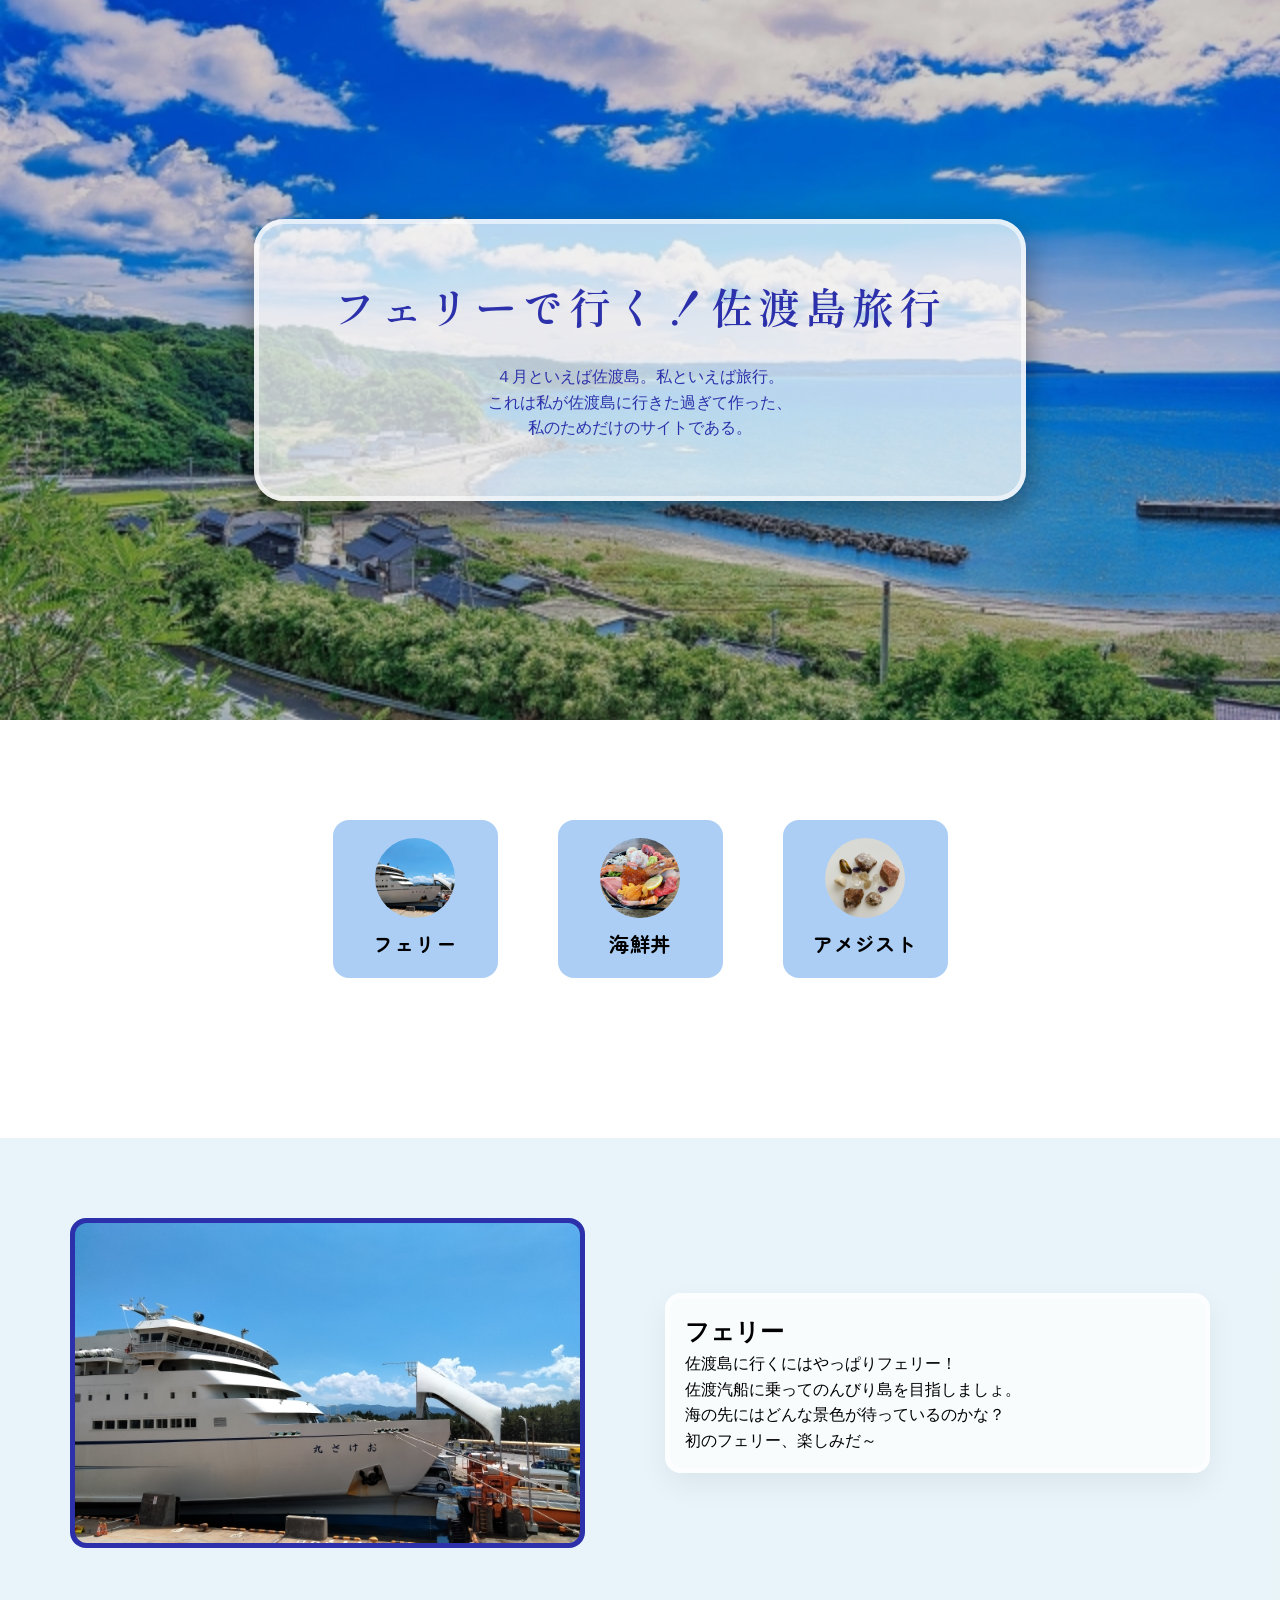
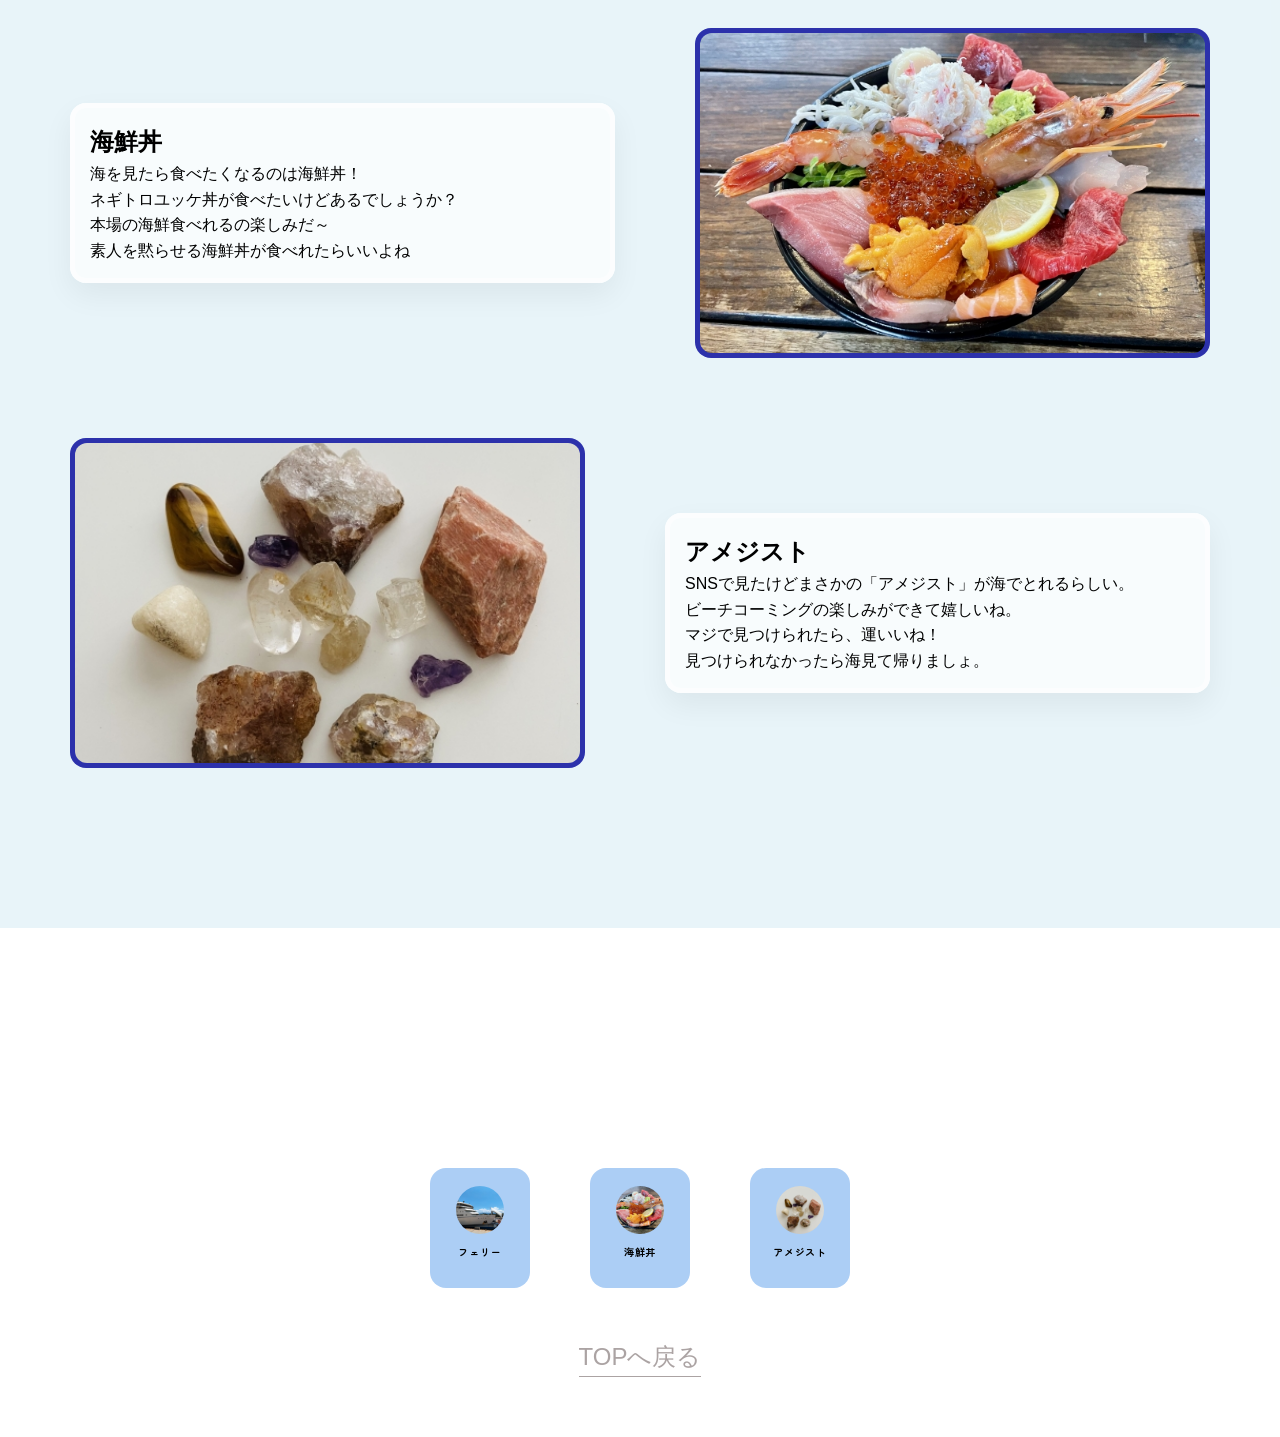
==== index.html @ 76fe8f6a "indexcommit" ====
<!DOCTYPE html>
<html lang="ja">
<head>
  <meta charset="UTF-8">
  <meta name="viewport" content="width=device-width, initial-scale=1.0">
  <title>佐渡島旅行サイト</title>
  <meta name="description" content="佐渡島旅行のための自己満足サイト">
  <link rel="stylesheet" href="style.css">
  <link rel="icon" href="favicon.ico">
  <link href="https://fonts.googleapis.com/css2?family=Zen+Maru+Gothic&display=swap" rel="stylesheet">
  <link href="https://fonts.googleapis.com/css2?family=Shippori+Mincho:wght@400;600&display=swap" rel="stylesheet">
</head>


<body id="top">
 <main>
  <section id="hero">
    <div class="hero_text">
      <h1>フェリーで行く！佐渡島旅行</h1>
      <p>４月といえば佐渡島。私といえば旅行。<br>
         これは私が佐渡島に行きた過ぎて作った、<br>
         私のためだけのサイトである。</p>
    </div>
  </section>


  <section id="nav">
   <nav class="nav_flex">
    <ul class="nav_list">
      <li> <a href="#"><img src="ferry.jpg" alt=""><span>フェリー</span></a> </li>
      <li> <a href="#"><img src="kaisen.jpg" alt=""><span>海鮮丼</span></a> </li>
      <li> <a href="#"><img src="amethyst.jpg" alt=""><span>アメジスト</span></a> </li>
    </ul>
   </nav>
  </section>
  

  <section id="area">
  <div id="ferry" class="container">
   <div class="area_flex">
    <div class="area_img">
      <img src="ferry.jpg" alt="海原に浮かぶフェリーの画像">
    </div>

    <div class="area_text">
        <h2>フェリー</h2>
        <p>佐渡島に行くにはやっぱりフェリー！</p>
        <p>佐渡汽船に乗ってのんびり島を目指しましょ。</p>
        <p>海の先にはどんな景色が待っているのかな？</p>
        <p><span>初のフェリー、楽しみだ～</span></p>
      </div>
     </div>
    </div>

  <div id="kaisen" class="container">
   <div class="area_flex reverse">
    <div class="area_img">
      <img src="kaisen.jpg" alt="おいしそうな海鮮丼の画像">
    </div>

    <div class="area_text">
        <h2>海鮮丼</h2>
        <p>海を見たら食べたくなるのは海鮮丼！</p>
        <p><span>ネギトロユッケ丼</span>が食べたいけどあるでしょうか？</p>
        <p>本場の海鮮食べれるの楽しみだ～</p>
        <p>素人を黙らせる海鮮丼が食べれたらいいよね</p>
       </div>
      </div>
    </div>

  <div id="amethyst" class="container">
   <div class="area_flex">
    <div class="area_img">
      <img src="amethyst.jpg" alt="とてもきれいなアメジストの画像">
    </div>

    <div class="area_text">
        <h2>アメジスト</h2>
        <p>SNSで見たけどまさかの「アメジスト」が海でとれるらしい。</p>
        <p><span>ビーチコーミング</span>の楽しみができて嬉しいね。</p>
        <p>マジで見つけられたら、運いいね！</p>
        <p>見つけられなかったら海見て帰りましょ。</p>
      </div>
     </div>
    </div>

  </section>
 </main>

<footer id="footer">
 <nav class="nav_flex">
    <ul class="nav_list">
      <li> <a href="#"><img src="ferry.jpg" alt=""><span>フェリー</span></a> </li>
      <li> <a href="#"><img src="kaisen.jpg" alt=""><span>海鮮丼</span></a> </li>
      <li> <a href="#"><img src="amethyst.jpg" alt=""><span>アメジスト</span></a> </li>
    </ul>
     <a href="#top" class="to_top">TOPへ戻る</a>
   </nav>
</footer>

</body>
</html>
---- style.css ----
/* ===== reset ===== */
* {
  box-sizing: border-box;
}

body, h1, h2, p, ul, li {
  margin: 0;
  padding: 0;
}

ul { list-style: none; }

img {
  max-width: 100%;
  display: block;
}

/* ===== base ===== */
body {
  font-family: sans-serif;
  line-height: 1.6;
}

a {
  text-decoration: none;
  color: inherit;
}

/* ===== hero ===== */
#hero{
  height: 80vh;
  background: url("mainvisual.jpeg") center/cover no-repeat;
  position: relative;

  display:flex;  /* flexの中央寄せは親指定 */
  justify-content: center; /* 横中央 */
  align-items: center;  /* 縦中央 */
}

/* 暗幕 */
#hero::before{
  content:"";
  position:absolute;
  inset:0;
  background: rgba(0,0,0,0.18);
}

/* テキストを前に */
.hero_text{
  position: relative; /* 暗幕より前 */
  color: #2c31ab;
  text-align: center;
  padding:24px;

  
  /* 四角背景 */
  background: rgba(255,255,255,0.72);
  padding:60px 80px;
  border-radius: 30px;
  /* 四角背景の影 */
  box-shadow: 0 12px 30px rgba(0,0,0,0.4),/* 外の影 */
              inset 0 0 0 5px rgba(255,255,255,0.6); /* 内側の線 */ 
  
}
.hero_text h1{
  font-family: 'Shippori Mincho', serif;
  font-weight: 600;  
  font-size: 42px;
  letter-spacing: 0.12em;
  line-height: 1.3;
}

.hero_text p{
  padding-top:30px;
}


/* ===== nav ===== */
#nav{
  margin:40px;
  padding:60px 16px;
}

.nav_flex ul{
  display:flex;
  justify-content: center;
  gap:60px;
}


.nav_list a{
 display:flex;
 flex-direction: column;
 align-items: center;
 gap:10px;

 padding:18px 18px;
 border-radius: 16px;
 background: rgba(104, 166, 237, 0.55);

  width:165px;   /* 大きさ固定*/

  transition: transform .2s, box-shadow .2s, background .2s;
}

.nav_list a:hover{
  transform:translateY(-4px);
  box-shadow: 0 10px 25px rgba(0,0,0,0.18); 
  background: rgba(225, 233, 157, 0.75); 
}

.nav_list img{
  width:5rem;
  height:5rem;
  object-fit:cover;
  border-radius: 50%;

  transition: transform .2s;
}

.nav_list span{
  font-family: 'Zen Maru Gothic', sans-serif;
  font-weight: bold;
  font-size:20px;
  letter-spacing: 0.06rem;

  transition: 0.3s;
}

.nav_list a:hover span{
  color:#2c31ab;
}

.nav_list a:hover img{
  transform: scale(1.08);
}

/* ===== area ===== */
/* 共通 */
#area{
  margin-top:100px;
  padding:80px 0;
  background-color: rgba(29, 147, 190, 0.1);
}

.container{
  max-width:1200px;
  margin:0 auto;
  padding:0 30px;
}

.area_flex{
  margin-bottom:80px;
  display:flex;
  gap:80px;

  align-items:center;
}

.area_img,
.area_text{
  flex:1;
}

.area_img{
 background: #2c31ab;
  border-radius: 16px;
  padding:5px;
}

.area_text{
  background: rgba(255,255,255,0.72);
  border-radius: 16px;
  padding:20px;

  box-shadow: 0 12px 30px rgba(0,0,0,0.06),/* 外の影 */
              inset 0 0 0 5px rgba(255,255,255,0.6); /* 内側の線 */ 
}

.area_img img{
  width: 100%;
  height: 320px;
  display: block;
  object-fit: cover;
  border-radius: 12px; /* 枠の内側なので少し小さめが上品 */
}

.area_flex.reverse{
  flex-direction: row-reverse;
}

/* ===== フッター ===== */
#footer{
  margin-top:180px;
  padding:60px 16px;
}

#footer .nav_list a{
width:100px; height:120px; padding:18px 12px; 

  transition: transform .2s;
}

#footer .nav_list span{
 font-size:10px;

  transition: 0.3s;
}

#footer .nav_list img{
 width:3rem; height:3rem; 

  transition: transform .2s;
}

#footer .nav_list a:hover{
  transform:translateY(-4px);
  box-shadow: 0 10px 25px rgba(0,0,0,0.18); 
  background: rgba(225, 233, 157, 0.75); 
}
#footer .nav_flex{
 display:flex;
 flex-direction: column;
 align-items: center;
 gap:30px;
}

.to_top{
  margin-top:20px;
  
  display:block;
  font-size:24px;
  color:rgba(139, 128, 128, 0.72);
  border-bottom:solid 1px rgba(139, 128, 128, 0.72);

  cursor:pointer;
}
#footer .to_top:hover{
  transform:translateY(-4px);
  box-shadow: 0 10px 25px rgba(0,0,0,0.18); 
  background: rgba(225, 233, 157, 0.75); 
}

html {
    scroll-behavior: smooth;
}

/* ===== レスポンシブ ===== */
@media screen and (max-width: 834px){

#nav,
#footer{
  margin:20px;
  padding:30px 16px;
}
.hero_text h1{
  font-size: 32px;
  letter-spacing: 0.08em;
}
.hero_text{
/* 四角背景 */
  padding:40px 40px;
}

#nav{
  margin-top:80px;
  margin-bottom:30px;
}

.nav_flex ul{
    flex-direction: column;
    gap: 20px;
  }

    /* リストの色を狭める */
.nav_list{
    flex-direction: column;
    align-items: center;  /* ← これ追加 */
    gap: 20px;
  }


#area{
  padding-top:120px;
  margin-bottom:20px;
  padding-bottom:0;
}
.area_flex{
  margin-bottom:100px;
}

.area_img img{
  width: 100%;
  height: 400px;
  display: block;
  object-fit: cover;
  border-radius: 12px; /* 枠の内側なので少し小さめが上品 */
}


  .container{
    margin-right: 16px;
    margin-left: 16px;
    padding-bottom:50px;
}

  .area_flex,
  .area_flex.reverse{
  flex-direction:column;
}

#footer .nav_flex ul{
    flex-direction: row;
    gap: 30px;
    justify-content:right;
    margin-right:20px;
  }

 #footer .nav_flex{
 gap:20px;
}
.to_top{
  font-size:18px;
   justify-content:left;
}
}
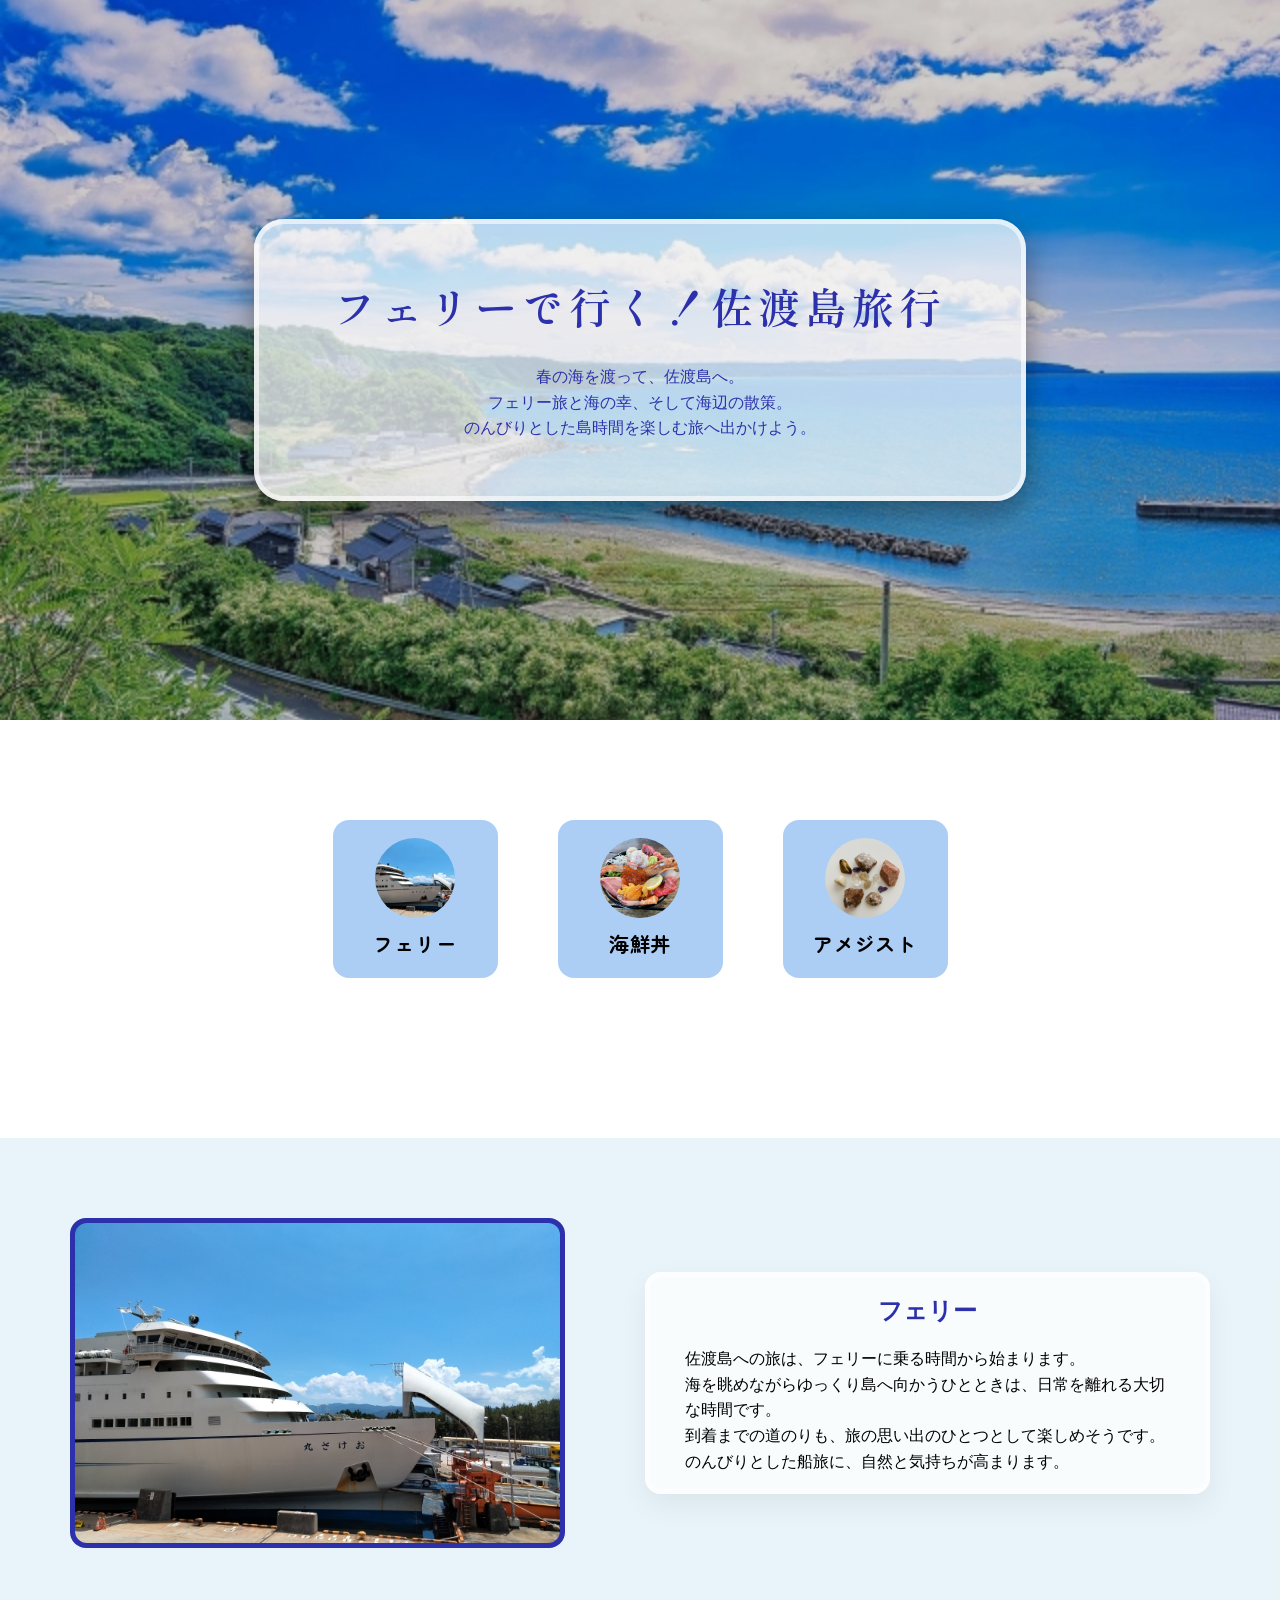
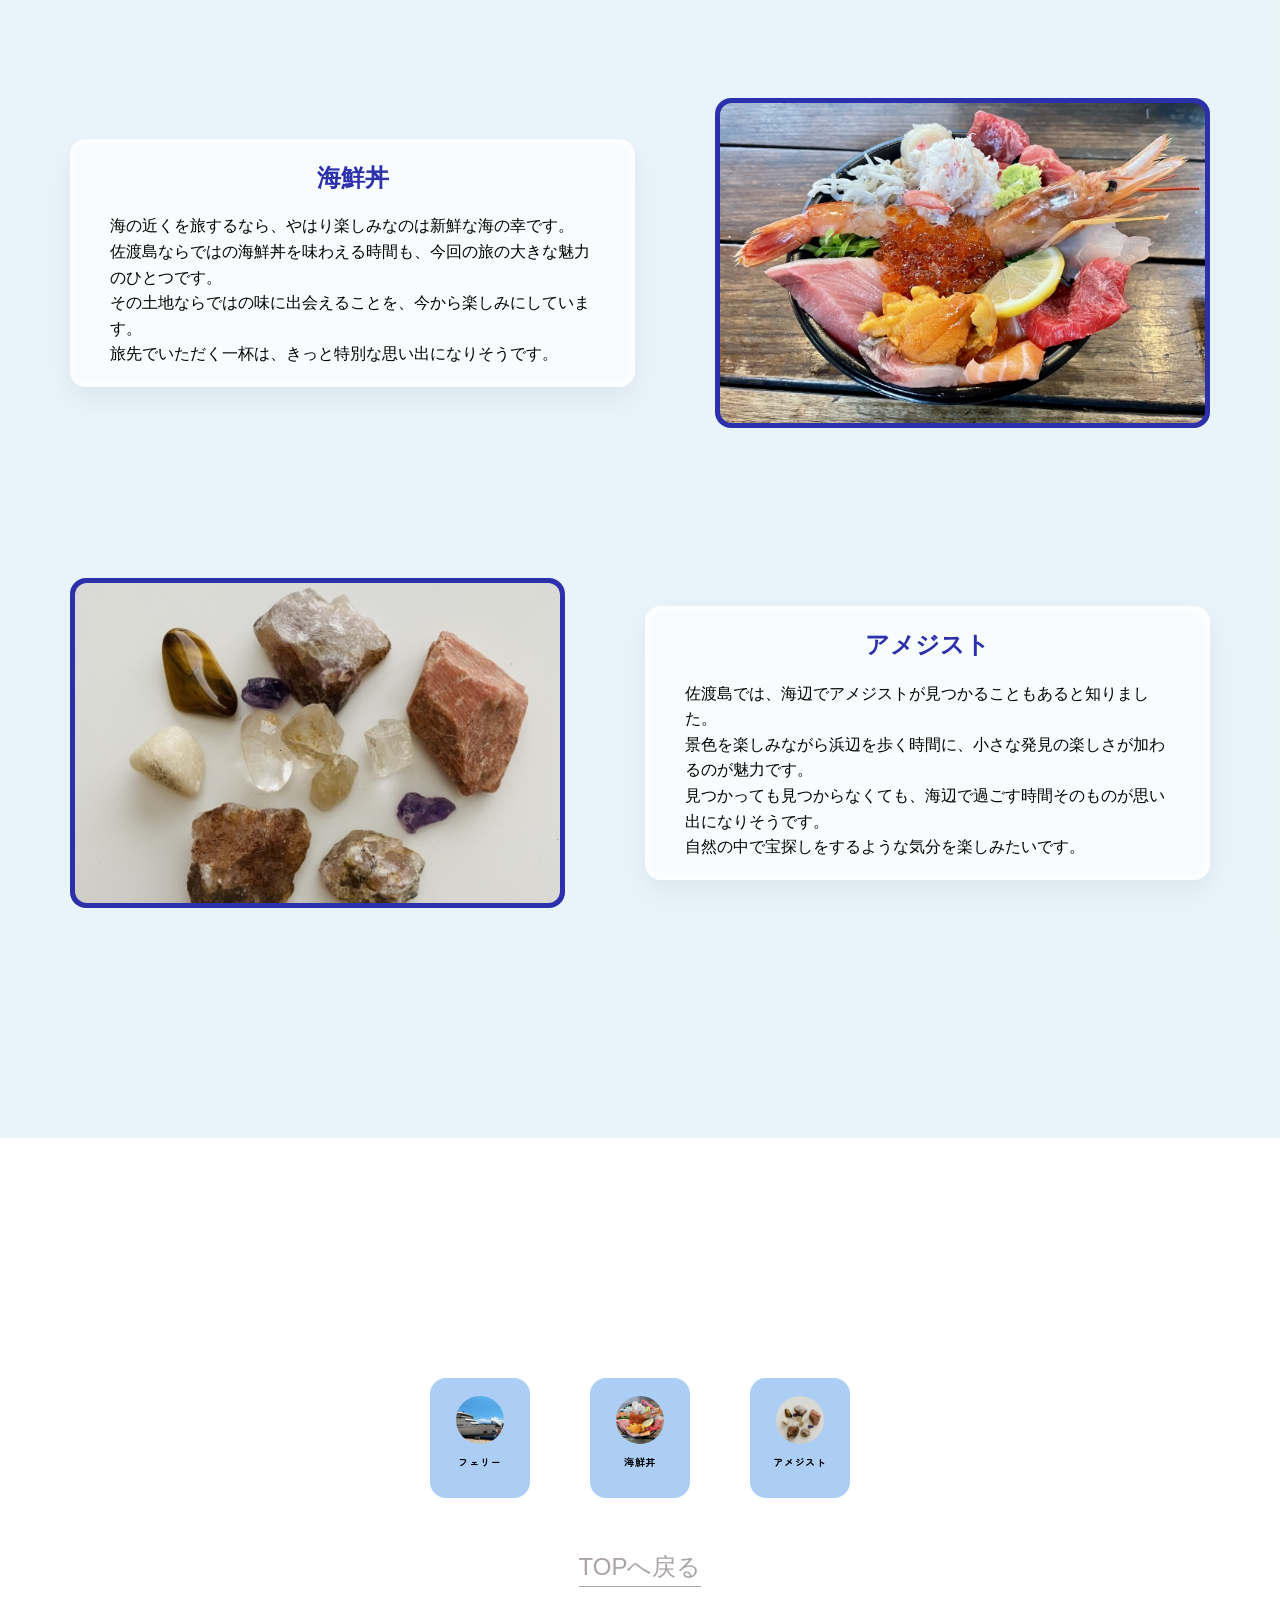
==== commit 1fdad979: "p commit" ====
--- a/index.html
+++ b/index.html
@@ -17,9 +17,9 @@
   <section id="hero">
     <div class="hero_text">
       <h1>フェリーで行く！佐渡島旅行</h1>
-      <p>４月といえば佐渡島。私といえば旅行。<br>
-         これは私が佐渡島に行きた過ぎて作った、<br>
-         私のためだけのサイトである。</p>
+      <p>春の海を渡って、佐渡島へ。<br>
+        フェリー旅と海の幸、そして海辺の散策。<br>
+        のんびりとした島時間を楽しむ旅へ出かけよう。</p>
     </div>
   </section>
 
@@ -27,9 +27,9 @@
   <section id="nav">
    <nav class="nav_flex">
     <ul class="nav_list">
-      <li> <a href="#"><img src="ferry.jpg" alt=""><span>フェリー</span></a> </li>
-      <li> <a href="#"><img src="kaisen.jpg" alt=""><span>海鮮丼</span></a> </li>
-      <li> <a href="#"><img src="amethyst.jpg" alt=""><span>アメジスト</span></a> </li>
+      <li> <a href="#ferry"><img src="ferry.jpg" alt=""><span>フェリー</span></a> </li>
+      <li> <a href="#kaisen"><img src="kaisen.jpg" alt=""><span>海鮮丼</span></a> </li>
+      <li> <a href="#amethyst"><img src="amethyst.jpg" alt=""><span>アメジスト</span></a> </li>
     </ul>
    </nav>
   </section>
@@ -43,14 +43,14 @@
     </div>
 
     <div class="area_text">
-        <h2>フェリー</h2>
-        <p>佐渡島に行くにはやっぱりフェリー！</p>
-        <p>佐渡汽船に乗ってのんびり島を目指しましょ。</p>
-        <p>海の先にはどんな景色が待っているのかな？</p>
-        <p><span>初のフェリー、楽しみだ～</span></p>
-      </div>
-     </div>
+     <h2>フェリー</h2>
+      <p>佐渡島への旅は、フェリーに乗る時間から始まります。</p>
+      <p>海を眺めながらゆっくり島へ向かうひとときは、日常を離れる大切な時間です。</p>
+      <p>到着までの道のりも、旅の思い出のひとつとして楽しめそうです。</p>
+      <p><span>のんびりとした船旅に、自然と気持ちが高まります。</span></p>
     </div>
+   </div>
+  </div>
 
   <div id="kaisen" class="container">
    <div class="area_flex reverse">
@@ -59,14 +59,14 @@
     </div>
 
     <div class="area_text">
-        <h2>海鮮丼</h2>
-        <p>海を見たら食べたくなるのは海鮮丼！</p>
-        <p><span>ネギトロユッケ丼</span>が食べたいけどあるでしょうか？</p>
-        <p>本場の海鮮食べれるの楽しみだ～</p>
-        <p>素人を黙らせる海鮮丼が食べれたらいいよね</p>
-       </div>
-      </div>
+       <h2>海鮮丼</h2>
+        <p>海の近くを旅するなら、やはり楽しみなのは新鮮な海の幸です。</p>
+        <p>佐渡島ならではの海鮮丼を味わえる時間も、今回の旅の大きな魅力のひとつです。</p>
+        <p>その土地ならではの味に出会えることを、今から楽しみにしています。</p>
+        <p><span>旅先でいただく一杯は、きっと特別な思い出になりそうです。</span></p>
     </div>
+   </div>
+  </div>
 
   <div id="amethyst" class="container">
    <div class="area_flex">
@@ -76,10 +76,10 @@
 
     <div class="area_text">
         <h2>アメジスト</h2>
-        <p>SNSで見たけどまさかの「アメジスト」が海でとれるらしい。</p>
-        <p><span>ビーチコーミング</span>の楽しみができて嬉しいね。</p>
-        <p>マジで見つけられたら、運いいね！</p>
-        <p>見つけられなかったら海見て帰りましょ。</p>
+         <p>佐渡島では、海辺でアメジストが見つかることもあると知りました。</p>
+         <p>景色を楽しみながら浜辺を歩く時間に、小さな発見の楽しさが加わるのが魅力です。</p>
+         <p>見つかっても見つからなくても、海辺で過ごす時間そのものが思い出になりそうです。</p>
+         <p><span>自然の中で宝探しをするような気分を楽しみたいです。</span></p>
       </div>
      </div>
     </div>
@@ -90,9 +90,9 @@
 <footer id="footer">
  <nav class="nav_flex">
     <ul class="nav_list">
-      <li> <a href="#"><img src="ferry.jpg" alt=""><span>フェリー</span></a> </li>
-      <li> <a href="#"><img src="kaisen.jpg" alt=""><span>海鮮丼</span></a> </li>
-      <li> <a href="#"><img src="amethyst.jpg" alt=""><span>アメジスト</span></a> </li>
+      <li> <a href="#ferry"><img src="ferry.jpg" alt=""><span>フェリー</span></a> </li>
+      <li> <a href="#kaisen"><img src="kaisen.jpg" alt=""><span>海鮮丼</span></a> </li>
+      <li> <a href="#amethyst"><img src="amethyst.jpg" alt=""><span>アメジスト</span></a> </li>
     </ul>
      <a href="#top" class="to_top">TOPへ戻る</a>
    </nav>
--- a/style.css
+++ b/style.css
@@ -150,7 +150,7 @@
 }
 
 .area_flex{
-  margin-bottom:80px;
+  margin-bottom:150px;
   display:flex;
   gap:80px;
 
@@ -171,10 +171,16 @@
 .area_text{
   background: rgba(255,255,255,0.72);
   border-radius: 16px;
-  padding:20px;
-
+  padding:20px 40px;
   box-shadow: 0 12px 30px rgba(0,0,0,0.06),/* 外の影 */
               inset 0 0 0 5px rgba(255,255,255,0.6); /* 内側の線 */ 
+}
+
+.area_text h2{
+  text-align: center;
+  margin-bottom: 16px;
+  font-weight: bold;
+  color: #2c31ab;
 }
 
 .area_img img{
@@ -312,7 +318,7 @@
 #footer .nav_flex ul{
     flex-direction: row;
     gap: 30px;
-    justify-content:right;
+    justify-content:flex-end;
     margin-right:20px;
   }
 
